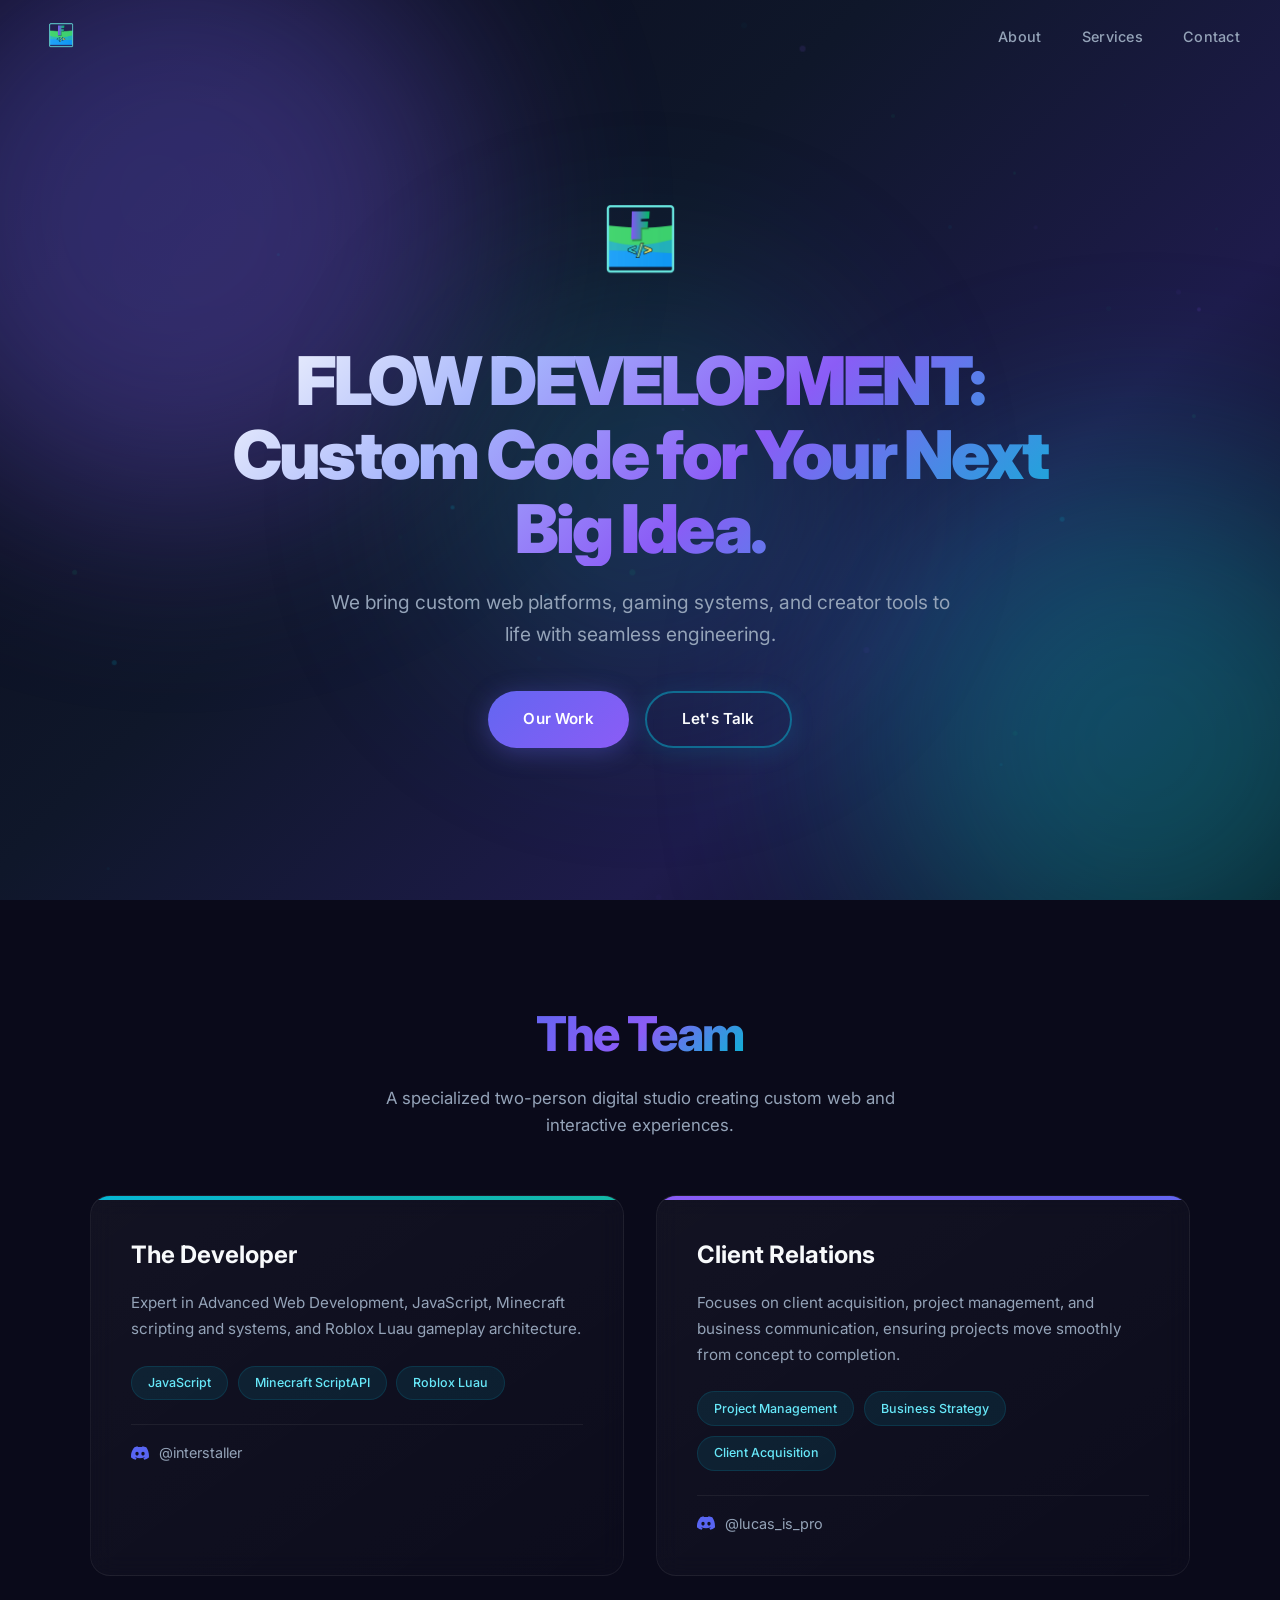
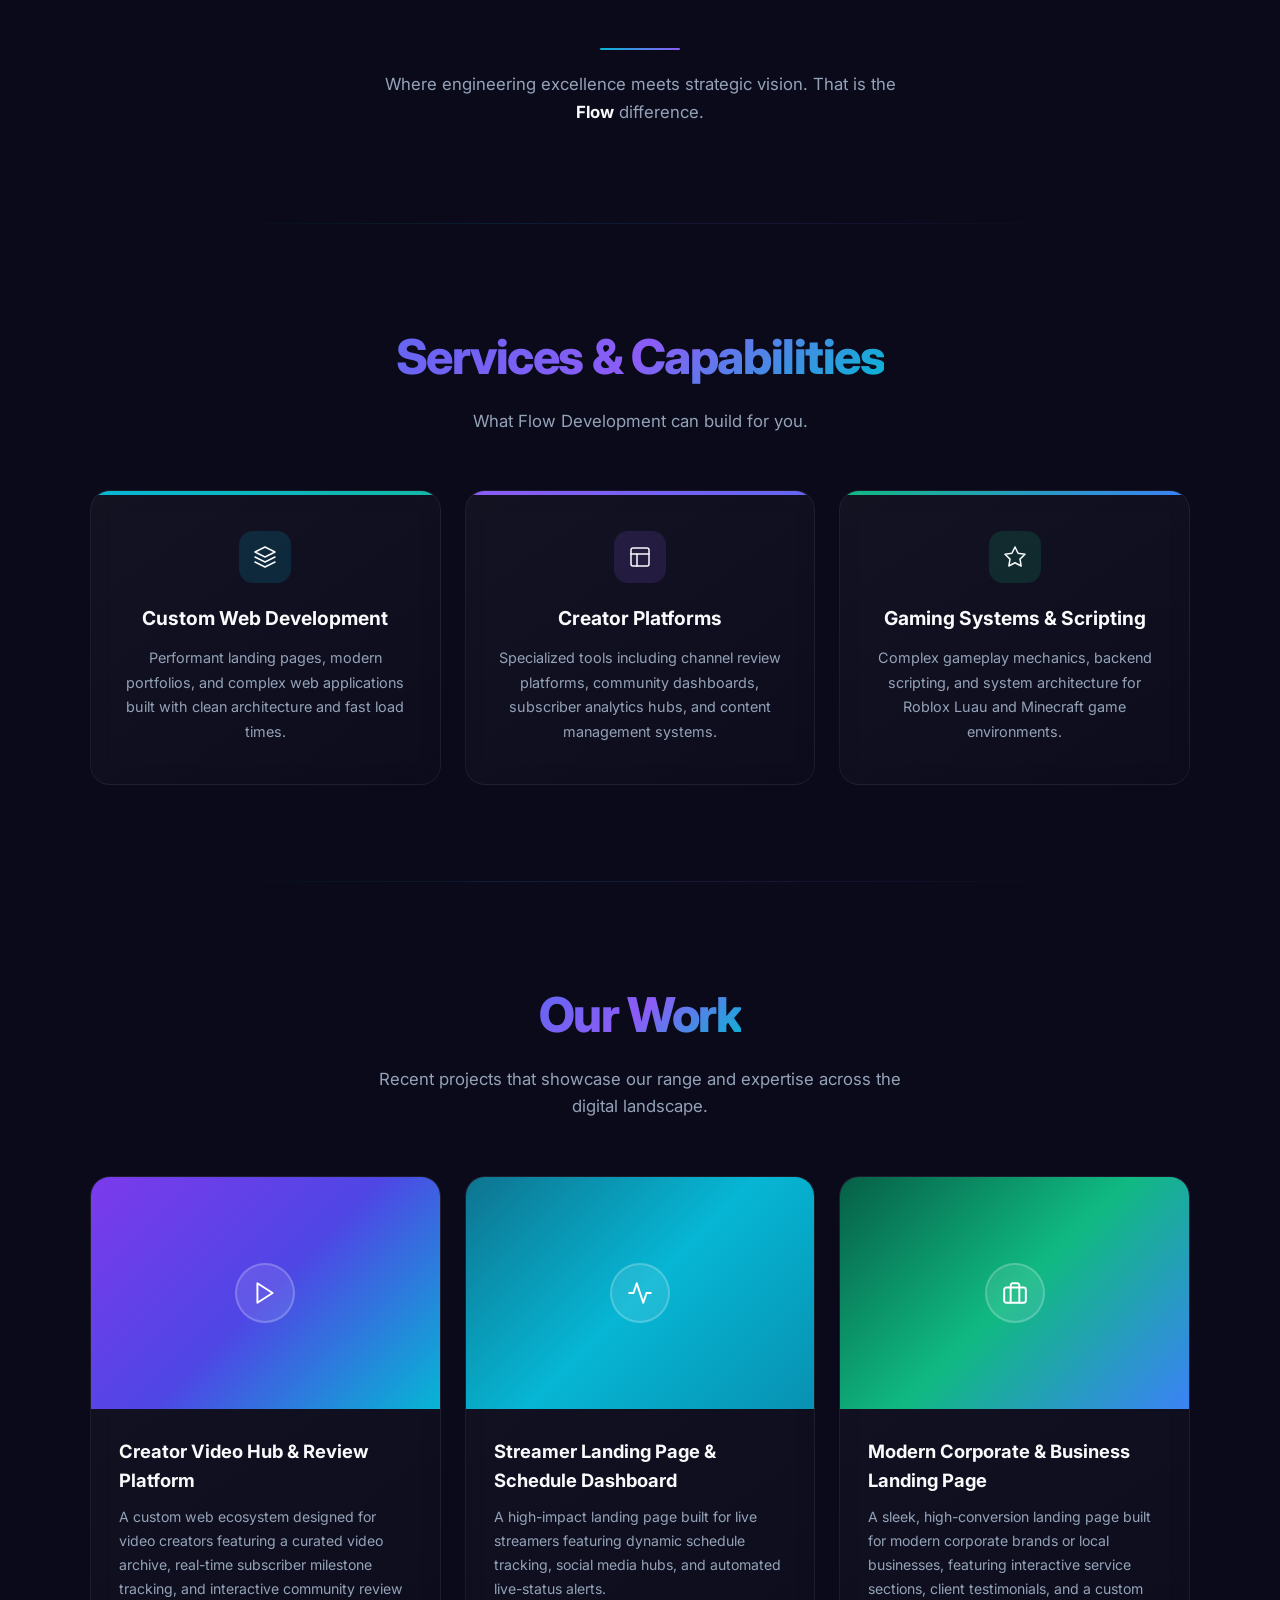
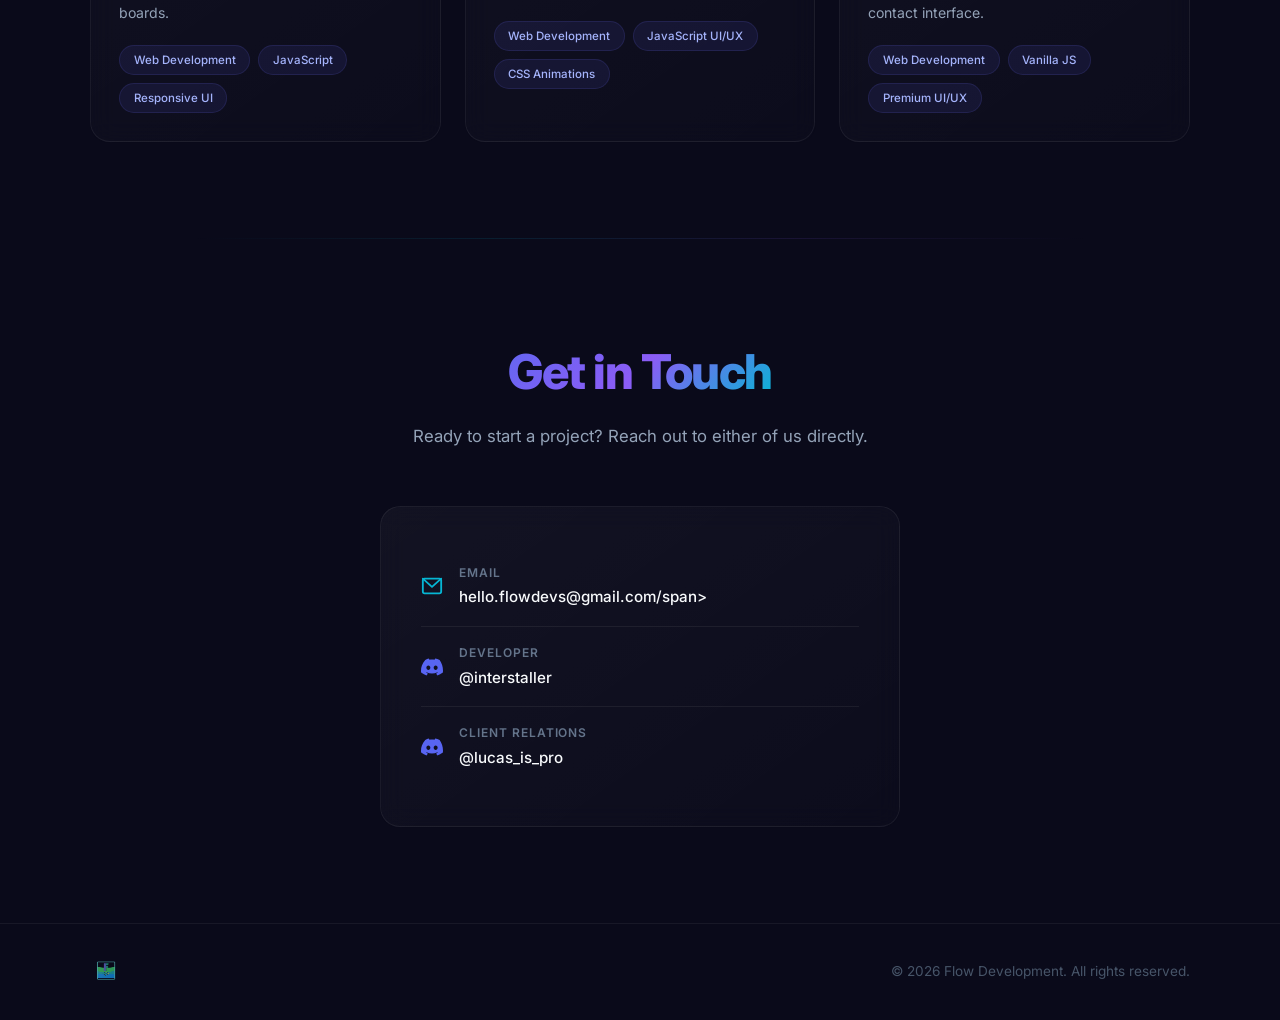
==== index.html @ fc9a83eb "orignal commit" ====
<!DOCTYPE html>
<html lang="en">
<head>
<meta charset="UTF-8">
<meta name="viewport" content="width=device-width, initial-scale=1.0">
<title>Flow Development</title>
<link rel="preconnect" href="https://fonts.googleapis.com">
<link rel="preconnect" href="https://fonts.gstatic.com" crossorigin>
<link href="https://fonts.googleapis.com/css2?family=Inter:wght@300;400;500;600;700;800;900&display=swap" rel="stylesheet">
<link rel="icon" href="logo.png" type="image/png">
<link rel="stylesheet" href="style.css">
</head>
<body>

<div class="progress-bar" id="progressBar"></div>

<header id="header">
<div class="header-inner">
<a href="#top" class="logo-link"><img src="logo.png" alt="Flow Development"></a>
<nav>
<a href="#about">About</a>
<a href="#services">Services</a>
<a href="#contact">Contact</a>
</nav>
</div>
</header>

<section id="hero">
<div class="wave-bg">
<div class="blob blob-1"></div>
<div class="blob blob-2"></div>
<div class="blob blob-3"></div>
<div class="cursor-glow"></div>
<div class="hero-particles"></div>
</div>
<div class="hero-content">
<img src="logo.png" alt="Flow Development" class="hero-logo">
<h1>FLOW DEVELOPMENT: Custom Code for Your Next Big Idea.</h1>
<p class="hero-sub">We bring custom web platforms, gaming systems, and creator tools to life with seamless engineering.</p>
<div class="hero-buttons">
<a href="#our-work" class="btn btn-primary">Our Work</a>
<a href="#contact" class="btn btn-secondary">Let's Talk</a>
</div>
</div>
</section>

<section id="about" class="section">
<div class="section-container">
<h2 class="section-title"><span class="gradient-text">The Team</span></h2>
<p class="section-subtitle">A specialized two-person digital studio creating custom web and interactive experiences.</p>
<div class="team-grid">
<div class="team-card reveal">
<div class="card-accent cyan"></div>
<h3>The Developer</h3>
<p>Expert in Advanced Web Development, JavaScript, Minecraft scripting and systems, and Roblox Luau gameplay architecture.</p>
<div class="skills">
<span class="skill-tag">JavaScript</span>
<span class="skill-tag">Minecraft ScriptAPI</span>
<span class="skill-tag">Roblox Luau</span>
</div>
<div class="contact-line">
<svg class="icon-discord" viewBox="0 0 24 24" fill="currentColor">
<path d="M20.317 4.37a19.791 19.791 0 00-4.885-1.515.074.074 0 00-.079.037c-.21.375-.444.865-.608 1.25-1.844-.276-3.68-.276-5.487 0-.163-.393-.406-.874-.618-1.25a.077.077 0 00-.078-.037A19.736 19.736 0 004.66 4.37a.07.07 0 00-.032.028C.533 9.046-.32 13.58.099 18.057a.082.082 0 00.031.056c2.053 1.508 4.041 2.423 5.993 3.03a.078.078 0 00.084-.028c.462-.63.873-1.295 1.226-1.994a.076.076 0 00-.042-.106c-.652-.247-1.274-.55-1.872-.892a.077.077 0 01-.008-.128c.126-.094.252-.192.372-.291a.075.075 0 01.078-.01c3.928 1.793 8.18 1.793 12.061 0a.074.074 0 01.079.01c.12.099.246.198.373.292a.077.077 0 01-.007.127 12.299 12.299 0 01-1.873.891.076.076 0 00-.041.107c.36.698.772 1.363 1.225 1.993a.076.076 0 00.084.029c1.961-.607 3.95-1.522 6.002-3.03a.077.077 0 00.032-.055c.5-5.177-.838-9.674-3.549-13.66a.06.06 0 00-.031-.029zM8.02 15.33c-1.183 0-2.157-1.085-2.157-2.419 0-1.333.956-2.419 2.157-2.419 1.21 0 2.176 1.095 2.157 2.42 0 1.333-.956 2.418-2.157 2.418zm7.975 0c-1.183 0-2.157-1.085-2.157-2.419 0-1.333.955-2.419 2.157-2.419 1.21 0 2.176 1.095 2.157 2.42 0 1.333-.946 2.418-2.157 2.418z"></path>
</svg>
<span class="discord-copy" data-discord="@interstaller">@interstaller</span>
</div>
</div>
<div class="team-card reveal">
<div class="card-accent purple"></div>
<h3>Client Relations</h3>
<p>Focuses on client acquisition, project management, and business communication, ensuring projects move smoothly from concept to completion.</p>
<div class="skills">
<span class="skill-tag">Project Management</span>
<span class="skill-tag">Business Strategy</span>
<span class="skill-tag">Client Acquisition</span>
</div>
<div class="contact-line">
<svg class="icon-discord" viewBox="0 0 24 24" fill="currentColor">
<path d="M20.317 4.37a19.791 19.791 0 00-4.885-1.515.074.074 0 00-.079.037c-.21.375-.444.865-.608 1.25-1.844-.276-3.68-.276-5.487 0-.163-.393-.406-.874-.618-1.25a.077.077 0 00-.078-.037A19.736 19.736 0 004.66 4.37a.07.07 0 00-.032.028C.533 9.046-.32 13.58.099 18.057a.082.082 0 00.031.056c2.053 1.508 4.041 2.423 5.993 3.03a.078.078 0 00.084-.028c.462-.63.873-1.295 1.226-1.994a.076.076 0 00-.042-.106c-.652-.247-1.274-.55-1.872-.892a.077.077 0 01-.008-.128c.126-.094.252-.192.372-.291a.075.075 0 01.078-.01c3.928 1.793 8.18 1.793 12.061 0a.074.074 0 01.079.01c.12.099.246.198.373.292a.077.077 0 01-.007.127 12.299 12.299 0 01-1.873.891.076.076 0 00-.041.107c.36.698.772 1.363 1.225 1.993a.076.076 0 00.084.029c1.961-.607 3.95-1.522 6.002-3.03a.077.077 0 00.032-.055c.5-5.177-.838-9.674-3.549-13.66a.06.06 0 00-.031-.029zM8.02 15.33c-1.183 0-2.157-1.085-2.157-2.419 0-1.333.956-2.419 2.157-2.419 1.21 0 2.176 1.095 2.157 2.42 0 1.333-.956 2.418-2.157 2.418zm7.975 0c-1.183 0-2.157-1.085-2.157-2.419 0-1.333.955-2.419 2.157-2.419 1.21 0 2.176 1.095 2.157 2.42 0 1.333-.946 2.418-2.157 2.418z"></path>
</svg>
<span class="discord-copy" data-discord="@lucas_is_pro">@lucas_is_pro</span>
</div>
</div>
</div>
<div class="synergy reveal">
<div class="synergy-line"></div>
<p>Where engineering excellence meets strategic vision. That is the <strong>Flow</strong> difference.</p>
</div>
</div>
</section>

<section id="services" class="section">
<div class="section-container">
<h2 class="section-title"><span class="gradient-text">Services &amp; Capabilities</span></h2>
<p class="section-subtitle">What Flow Development can build for you.</p>
<div class="services-grid">
<div class="service-card reveal">
<div class="card-top-border cyan"></div>
<div class="card-icon-wrap cyan-bg">
<svg viewBox="0 0 24 24" fill="none" stroke="currentColor" stroke-width="1.5" stroke-linecap="round" stroke-linejoin="round">
<path d="M12 2L2 7l10 5 10-5-10-5z"></path>
<path d="M2 17l10 5 10-5"></path>
<path d="M2 12l10 5 10-5"></path>
</svg>
</div>
<h3>Custom Web Development</h3>
<p>Performant landing pages, modern portfolios, and complex web applications built with clean architecture and fast load times.</p>
</div>
<div class="service-card reveal">
<div class="card-top-border purple"></div>
<div class="card-icon-wrap purple-bg">
<svg viewBox="0 0 24 24" fill="none" stroke="currentColor" stroke-width="1.5" stroke-linecap="round" stroke-linejoin="round">
<rect x="3" y="3" width="18" height="18" rx="2" ry="2"></rect>
<line x1="3" y1="9" x2="21" y2="9"></line>
<line x1="9" y1="21" x2="9" y2="9"></line>
</svg>
</div>
<h3>Creator Platforms</h3>
<p>Specialized tools including channel review platforms, community dashboards, subscriber analytics hubs, and content management systems.</p>
</div>
<div class="service-card reveal">
<div class="card-top-border green"></div>
<div class="card-icon-wrap green-bg">
<svg viewBox="0 0 24 24" fill="none" stroke="currentColor" stroke-width="1.5" stroke-linecap="round" stroke-linejoin="round">
<polygon points="12 2 15.09 8.26 22 9.27 17 14.14 18.18 21.02 12 17.77 5.82 21.02 7 14.14 2 9.27 8.91 8.26 12 2"></polygon>
</svg>
</div>
<h3>Gaming Systems &amp; Scripting</h3>
<p>Complex gameplay mechanics, backend scripting, and system architecture for Roblox Luau and Minecraft game environments.</p>
</div>
</div>
</div>
</section>

<section id="our-work" class="section">
<div class="section-container">
<h2 class="section-title"><span class="gradient-text">Our Work</span></h2>
<p class="section-subtitle">Recent projects that showcase our range and expertise across the digital landscape.</p>
<div class="portfolio-grid">
<div class="portfolio-card reveal" data-project="0">
<div class="portfolio-image" style="background: linear-gradient(135deg, #7C3AED, #4F46E5, #06B6D4)">
<div class="portfolio-icon-wrap">
<svg viewBox="0 0 24 24" fill="none" stroke="currentColor" stroke-width="1.8" stroke-linecap="round" stroke-linejoin="round">
<polygon points="5 3 19 12 5 21 5 3"></polygon>
</svg>
</div>
<div class="portfolio-overlay">
<span>View Project</span>
</div>
</div>
<div class="portfolio-info">
<h3>Creator Video Hub &amp; Review Platform</h3>
<p>A custom web ecosystem designed for video creators featuring a curated video archive, real-time subscriber milestone tracking, and interactive community review boards.</p>
<div class="portfolio-tags">
<span>Web Development</span>
<span>JavaScript</span>
<span>Responsive UI</span>
</div>
</div>
</div>
<div class="portfolio-card reveal" data-project="1">
<div class="portfolio-image" style="background: linear-gradient(135deg, #0E7490, #06B6D4, #0891B2)">
<div class="portfolio-icon-wrap">
<svg viewBox="0 0 24 24" fill="none" stroke="currentColor" stroke-width="1.8" stroke-linecap="round" stroke-linejoin="round">
<path d="M22 12h-4l-3 9L9 3l-3 9H2"></path>
</svg>
</div>
<div class="portfolio-overlay">
<span>View Project</span>
</div>
</div>
<div class="portfolio-info">
<h3>Streamer Landing Page &amp; Schedule Dashboard</h3>
<p>A high-impact landing page built for live streamers featuring dynamic schedule tracking, social media hubs, and automated live-status alerts.</p>
<div class="portfolio-tags">
<span>Web Development</span>
<span>JavaScript UI/UX</span>
<span>CSS Animations</span>
</div>
</div>
</div>
<div class="portfolio-card reveal" data-project="2">
<div class="portfolio-image" style="background: linear-gradient(135deg, #065F46, #10B981, #3B82F6)">
<div class="portfolio-icon-wrap">
<svg viewBox="0 0 24 24" fill="none" stroke="currentColor" stroke-width="1.8" stroke-linecap="round" stroke-linejoin="round">
<rect x="2" y="7" width="20" height="14" rx="2" ry="2"></rect>
<path d="M16 21V5a2 2 0 00-2-2h-4a2 2 0 00-2 2v16"></path>
</svg>
</div>
<div class="portfolio-overlay">
<span>View Project</span>
</div>
</div>
<div class="portfolio-info">
<h3>Modern Corporate &amp; Business Landing Page</h3>
<p>A sleek, high-conversion landing page built for modern corporate brands or local businesses, featuring interactive service sections, client testimonials, and a custom contact interface.</p>
<div class="portfolio-tags">
<span>Web Development</span>
<span>Vanilla JS</span>
<span>Premium UI/UX</span>
</div>
</div>
</div>
</div>
</div>
</section>

<section id="contact" class="section">
<div class="section-container">
<h2 class="section-title"><span class="gradient-text">Get in Touch</span></h2>
<p class="section-subtitle">Ready to start a project? Reach out to either of us directly.</p>
<div class="contact-card reveal">
<div class="contact-item">
<svg class="contact-icon" viewBox="0 0 24 24" fill="none" stroke="currentColor" stroke-width="2" stroke-linecap="round" stroke-linejoin="round">
<rect x="2" y="4" width="20" height="16" rx="2"></rect>
<path d="M22 4L12 13 2 4"></path>
</svg>
<div>
<span class="contact-label">Email</span>
<span class="contact-value">hello.flowdevs@gmail.com/span>
</div>
</div>
<div class="contact-item">
<svg class="contact-icon" viewBox="0 0 24 24" fill="currentColor">
<path d="M20.317 4.37a19.791 19.791 0 00-4.885-1.515.074.074 0 00-.079.037c-.21.375-.444.865-.608 1.25-1.844-.276-3.68-.276-5.487 0-.163-.393-.406-.874-.618-1.25a.077.077 0 00-.078-.037A19.736 19.736 0 004.66 4.37a.07.07 0 00-.032.028C.533 9.046-.32 13.58.099 18.057a.082.082 0 00.031.056c2.053 1.508 4.041 2.423 5.993 3.03a.078.078 0 00.084-.028c.462-.63.873-1.295 1.226-1.994a.076.076 0 00-.042-.106c-.652-.247-1.274-.55-1.872-.892a.077.077 0 01-.008-.128c.126-.094.252-.192.372-.291a.075.075 0 01.078-.01c3.928 1.793 8.18 1.793 12.061 0a.074.074 0 01.079.01c.12.099.246.198.373.292a.077.077 0 01-.007.127 12.299 12.299 0 01-1.873.891.076.076 0 00-.041.107c.36.698.772 1.363 1.225 1.993a.076.076 0 00.084.029c1.961-.607 3.95-1.522 6.002-3.03a.077.077 0 00.032-.055c.5-5.177-.838-9.674-3.549-13.66a.06.06 0 00-.031-.029zM8.02 15.33c-1.183 0-2.157-1.085-2.157-2.419 0-1.333.956-2.419 2.157-2.419 1.21 0 2.176 1.095 2.157 2.42 0 1.333-.956 2.418-2.157 2.418zm7.975 0c-1.183 0-2.157-1.085-2.157-2.419 0-1.333.955-2.419 2.157-2.419 1.21 0 2.176 1.095 2.157 2.42 0 1.333-.946 2.418-2.157 2.418z"></path>
</svg>
<div>
<span class="contact-label">Developer</span>
<span class="contact-value discord-copy" data-discord="@interstaller">@interstaller</span>
</div>
</div>
<div class="contact-item">
<svg class="contact-icon" viewBox="0 0 24 24" fill="currentColor">
<path d="M20.317 4.37a19.791 19.791 0 00-4.885-1.515.074.074 0 00-.079.037c-.21.375-.444.865-.608 1.25-1.844-.276-3.68-.276-5.487 0-.163-.393-.406-.874-.618-1.25a.077.077 0 00-.078-.037A19.736 19.736 0 004.66 4.37a.07.07 0 00-.032.028C.533 9.046-.32 13.58.099 18.057a.082.082 0 00.031.056c2.053 1.508 4.041 2.423 5.993 3.03a.078.078 0 00.084-.028c.462-.63.873-1.295 1.226-1.994a.076.076 0 00-.042-.106c-.652-.247-1.274-.55-1.872-.892a.077.077 0 01-.008-.128c.126-.094.252-.192.372-.291a.075.075 0 01.078-.01c3.928 1.793 8.18 1.793 12.061 0a.074.074 0 01.079.01c.12.099.246.198.373.292a.077.077 0 01-.007.127 12.299 12.299 0 01-1.873.891.076.076 0 00-.041.107c.36.698.772 1.363 1.225 1.993a.076.076 0 00.084.029c1.961-.607 3.95-1.522 6.002-3.03a.077.077 0 00.032-.055c.5-5.177-.838-9.674-3.549-13.66a.06.06 0 00-.031-.029zM8.02 15.33c-1.183 0-2.157-1.085-2.157-2.419 0-1.333.956-2.419 2.157-2.419 1.21 0 2.176 1.095 2.157 2.42 0 1.333-.956 2.418-2.157 2.418zm7.975 0c-1.183 0-2.157-1.085-2.157-2.419 0-1.333.955-2.419 2.157-2.419 1.21 0 2.176 1.095 2.157 2.42 0 1.333-.946 2.418-2.157 2.418z"></path>
</svg>
<div>
<span class="contact-label">Client Relations</span>
<span class="contact-value discord-copy" data-discord="@lucas_is_pro">@lucas_is_pro</span>
</div>
</div>
</div>
</div>
</section>

<div class="modal-overlay" id="modal">
<div class="modal">
<button class="modal-close" id="modalClose">
<svg viewBox="0 0 24 24" fill="none" stroke="currentColor" stroke-width="2.5" stroke-linecap="round" stroke-linejoin="round">
<path d="M18 6L6 18"></path>
<path d="M6 6l12 12"></path>
</svg>
</button>
<div class="modal-image" id="modalImage">
<div class="modal-img-icon" id="modalIcon"></div>
</div>
<div class="modal-body">
<h3 id="modalTitle"></h3>
<p id="modalDesc"></p>
<div class="modal-tags" id="modalTags"></div>
<a href="#" id="modalLink" class="btn btn-primary" target="_blank" rel="noopener">View Demo</a>
</div>
</div>
</div>

<a href="#top" class="back-to-top" id="backToTop" aria-label="Back to top">
<svg viewBox="0 0 24 24" fill="none" stroke="currentColor" stroke-width="2.5" stroke-linecap="round" stroke-linejoin="round">
<path d="M18 15L12 9 6 15"></path>
</svg>
</a>

<footer>
<div class="footer-inner">
<a href="#top" class="footer-logo-link"><img src="logo.png" alt="Flow Development" class="footer-logo"></a>
<p>&copy; 2026 Flow Development. All rights reserved.</p>
</div>
</footer>

<script src="script.js"></script>
</body>
</html>
---- style.css ----
*, *::before, *::after {
margin: 0;
padding: 0;
box-sizing: border-box;
}

html {
scroll-behavior: smooth;
}

body {
font-family: 'Inter', -apple-system, BlinkMacSystemFont, sans-serif;
background: #0A0A1A;
color: #F8FAFC;
overflow-x: hidden;
line-height: 1.6;
-webkit-font-smoothing: antialiased;
-moz-osx-font-smoothing: grayscale;
}

a {
text-decoration: none;
color: inherit;
}

.progress-bar {
position: fixed;
top: 0;
left: 0;
height: 3px;
background: linear-gradient(90deg, #6366F1, #8B5CF6, #06B6D4, #14B8A6);
z-index: 1001;
width: 0%;
transition: width 0.1s linear;
}

img {
max-width: 100%;
display: block;
}

header {
position: fixed;
top: 0;
left: 0;
right: 0;
z-index: 1000;
padding: 1rem 2rem;
transition: all 0.4s ease;
background: transparent;
}

header.scrolled {
background: rgba(10, 10, 26, 0.88);
backdrop-filter: blur(16px);
-webkit-backdrop-filter: blur(16px);
border-bottom: 1px solid rgba(6, 182, 212, 0.08);
}

.header-inner {
max-width: 1200px;
margin: 0 auto;
display: flex;
align-items: center;
justify-content: space-between;
}

.logo-link img {
height: 42px;
width: auto;
transition: transform 0.3s ease;
}

.logo-link:hover img {
transform: scale(1.05);
}

nav {
display: flex;
gap: 2.5rem;
}

nav a {
font-size: 0.9rem;
font-weight: 500;
color: #94A3B8;
position: relative;
padding: 0.25rem 0;
transition: color 0.3s ease;
letter-spacing: 0.02em;
}

nav a::after {
content: '';
position: absolute;
bottom: 0;
left: 0;
width: 0;
height: 2px;
background: linear-gradient(135deg, #06B6D4, #8B5CF6);
transition: width 0.35s ease;
border-radius: 2px;
}

nav a:hover {
color: #F8FAFC;
}

nav a:hover::after {
width: 100%;
}

#hero {
position: relative;
min-height: 100vh;
display: flex;
align-items: center;
justify-content: center;
overflow: hidden;
padding: 6rem 2rem 4rem;
cursor: default;
}

.wave-bg {
position: absolute;
inset: 0;
overflow: hidden;
background: linear-gradient(135deg, #0A0A1A 0%, #0F172A 40%, #1E1B4B 70%, #0A0A1A 100%);
}

.blob {
position: absolute;
border-radius: 50%;
filter: blur(100px);
opacity: 0.35;
will-change: transform;
}

.blob-1 {
width: 600px;
height: 600px;
background: linear-gradient(135deg, #6366F1, #8B5CF6);
top: -15%;
left: -10%;
}

.blob-2 {
width: 500px;
height: 500px;
background: linear-gradient(135deg, #06B6D4, #14B8A6);
bottom: -10%;
right: -5%;
}

.blob-3 {
width: 400px;
height: 400px;
background: linear-gradient(135deg, #10B981, #3B82F6);
top: 50%;
left: 50%;
opacity: 0.2;
}

.cursor-glow {
position: absolute;
width: 500px;
height: 500px;
border-radius: 50%;
background: radial-gradient(circle, rgba(6, 182, 212, 0.08) 0%, rgba(99, 102, 241, 0.04) 40%, transparent 70%);
pointer-events: none;
z-index: 1;
transform: translate(-50%, -50%);
opacity: 0;
transition: opacity 0.4s ease;
}

#hero:hover .cursor-glow {
opacity: 1;
}

.hero-particles {
position: absolute;
inset: 0;
pointer-events: none;
z-index: 0;
overflow: hidden;
}

.hero-particle {
position: absolute;
width: 4px;
height: 4px;
background: rgba(6, 182, 212, 0.5);
border-radius: 50%;
pointer-events: none;
will-change: transform;
}

.hero-particle:nth-child(odd) {
background: rgba(139, 92, 246, 0.4);
width: 3px;
height: 3px;
}

.hero-particle:nth-child(3n) {
background: rgba(16, 185, 129, 0.3);
width: 5px;
height: 5px;
}

.hero-content {
position: relative;
z-index: 2;
text-align: center;
max-width: 820px;
will-change: transform;
transition: transform 0.1s ease-out;
}

.hero-logo {
height: 120px;
width: auto;
margin: 0 auto 2.5rem;
animation: heroLogoFade 1s ease forwards;
}

@keyframes heroLogoFade {
0% { opacity: 0; transform: scale(0.85); }
100% { opacity: 1; transform: scale(1); }
}

#hero h1 {
font-size: clamp(2.2rem, 6vw, 4.2rem);
font-weight: 900;
line-height: 1.1;
margin-bottom: 1.25rem;
letter-spacing: -0.04em;
background: linear-gradient(135deg, #F8FAFC 0%, #A5B4FC 30%, #8B5CF6 60%, #06B6D4 100%);
-webkit-background-clip: text;
-webkit-text-fill-color: transparent;
background-clip: text;
background-size: 100% 100%;
animation: heroTextFade 1s ease 0.2s forwards;
opacity: 0;
transition: background-size 0.6s ease;
}

#hero:hover h1 {
background-size: 200% 200%;
animation: heroTextFade 1s ease 0.2s forwards, gradientShimmer 3s ease infinite;
}

@keyframes gradientShimmer {
0% { background-position: 0% 50%; }
50% { background-position: 100% 50%; }
100% { background-position: 0% 50%; }
}

@keyframes heroTextFade {
0% { opacity: 0; transform: translateY(20px); }
100% { opacity: 1; transform: translateY(0); }
}

.hero-sub {
font-size: clamp(1rem, 2vw, 1.2rem);
color: #94A3B8;
font-weight: 400;
max-width: 640px;
margin: 0 auto 2.5rem;
line-height: 1.7;
animation: heroTextFade 1s ease 0.4s forwards;
opacity: 0;
}

.hero-buttons {
display: flex;
gap: 1rem;
justify-content: center;
flex-wrap: wrap;
animation: heroTextFade 1s ease 0.6s forwards;
opacity: 0;
}

.btn {
display: inline-flex;
align-items: center;
padding: 0.9rem 2.2rem;
border-radius: 50px;
font-size: 0.95rem;
font-weight: 600;
transition: all 0.35s ease;
cursor: pointer;
border: none;
letter-spacing: 0.01em;
}

.btn-primary {
background: linear-gradient(135deg, #6366F1, #8B5CF6);
color: #fff;
box-shadow: 0 4px 24px rgba(99, 102, 241, 0.35);
}

.btn-primary:hover {
transform: translateY(-3px) scale(1.03);
box-shadow: 0 8px 40px rgba(99, 102, 241, 0.5);
}

.btn-secondary {
background: transparent;
color: #F8FAFC;
border: 2px solid rgba(6, 182, 212, 0.5);
box-shadow: 0 4px 24px rgba(6, 182, 212, 0.15);
}

.btn-secondary:hover {
transform: translateY(-3px) scale(1.03);
border-color: #06B6D4;
box-shadow: 0 8px 40px rgba(6, 182, 212, 0.3);
background: rgba(6, 182, 212, 0.08);
}

.section {
padding: 6rem 2rem;
position: relative;
}

.section::before {
content: '';
position: absolute;
top: 0;
left: 15%;
right: 15%;
height: 1px;
background: linear-gradient(90deg, transparent, rgba(6, 182, 212, 0.12), rgba(139, 92, 246, 0.12), transparent);
pointer-events: none;
}

#hero + .section::before {
display: none;
}

.section-container {
max-width: 1100px;
margin: 0 auto;
}

.section-title {
font-size: clamp(1.8rem, 4vw, 3rem);
font-weight: 800;
text-align: center;
margin-bottom: 0.75rem;
letter-spacing: -0.03em;
}

.gradient-text {
background: linear-gradient(135deg, #6366F1, #8B5CF6, #06B6D4);
-webkit-background-clip: text;
-webkit-text-fill-color: transparent;
background-clip: text;
}

.section-subtitle {
text-align: center;
color: #94A3B8;
font-size: 1.05rem;
max-width: 560px;
margin: 0 auto 3.5rem;
font-weight: 400;
}

.team-grid {
display: grid;
grid-template-columns: 1fr 1fr;
gap: 2rem;
margin-bottom: 3rem;
}

.team-card {
background: linear-gradient(145deg, rgba(255,255,255,0.04), rgba(255,255,255,0.01));
backdrop-filter: blur(12px);
-webkit-backdrop-filter: blur(12px);
border: 1px solid rgba(255,255,255,0.06);
border-radius: 20px;
padding: 2.5rem;
position: relative;
overflow: hidden;
transition: all 0.45s ease;
}

.team-card:hover {
transform: translateY(-8px);
border-color: rgba(6, 182, 212, 0.2);
box-shadow: 0 20px 60px rgba(0,0,0,0.3);
}

.card-accent {
position: absolute;
top: 0;
left: 0;
right: 0;
height: 4px;
}

.card-accent.cyan { background: linear-gradient(90deg, #06B6D4, #14B8A6); }
.card-accent.purple { background: linear-gradient(90deg, #8B5CF6, #6366F1); }

.team-card h3 {
font-size: 1.5rem;
font-weight: 700;
margin-bottom: 1rem;
color: #F8FAFC;
}

.team-card p {
color: #94A3B8;
font-size: 0.95rem;
line-height: 1.7;
margin-bottom: 1.5rem;
}

.skills {
display: flex;
flex-wrap: wrap;
gap: 0.6rem;
margin-bottom: 1.5rem;
}

.skill-tag {
padding: 0.4rem 1rem;
border-radius: 50px;
font-size: 0.78rem;
font-weight: 500;
background: rgba(6, 182, 212, 0.1);
color: #67E8F9;
border: 1px solid rgba(6, 182, 212, 0.15);
transition: all 0.35s ease;
}

.skill-tag:hover {
transform: scale(1.08);
background: rgba(6, 182, 212, 0.2);
box-shadow: 0 0 20px rgba(6, 182, 212, 0.25);
border-color: rgba(6, 182, 212, 0.4);
}

.contact-line {
display: flex;
align-items: center;
gap: 0.6rem;
color: #94A3B8;
font-size: 0.9rem;
padding-top: 1rem;
border-top: 1px solid rgba(255,255,255,0.06);
}

.icon-discord {
width: 18px;
height: 18px;
color: #5865F2;
flex-shrink: 0;
}

.discord-copy {
cursor: pointer;
position: relative;
transition: color 0.3s ease;
}

.discord-copy:hover {
color: #06B6D4;
}

.discord-copy::after {
content: 'Click to copy';
position: absolute;
bottom: calc(100% + 8px);
left: 50%;
transform: translateX(-50%);
font-size: 0.7rem;
color: #F8FAFC;
background: rgba(10, 10, 26, 0.9);
padding: 0.3rem 0.6rem;
border-radius: 6px;
white-space: nowrap;
opacity: 0;
pointer-events: none;
transition: opacity 0.25s ease;
border: 1px solid rgba(255,255,255,0.1);
}

.discord-copy:hover::after {
opacity: 1;
}

.discord-copy.copied::after {
content: 'Copied!';
opacity: 1;
background: rgba(16, 185, 129, 0.2);
border-color: rgba(16, 185, 129, 0.3);
color: #10B981;
}

.synergy {
text-align: center;
max-width: 520px;
margin: 0 auto;
position: relative;
padding-top: 1.5rem;
}

.synergy-line {
width: 80px;
height: 2px;
background: linear-gradient(90deg, #06B6D4, #8B5CF6);
margin: 0 auto 1.25rem;
border-radius: 2px;
}

.synergy p {
color: #94A3B8;
font-size: 1.05rem;
line-height: 1.7;
}

.synergy strong {
color: #F8FAFC;
}

.services-grid {
display: grid;
grid-template-columns: 1fr 1fr 1fr;
gap: 1.5rem;
}

.service-card {
background: linear-gradient(145deg, rgba(255,255,255,0.04), rgba(255,255,255,0.01));
backdrop-filter: blur(12px);
-webkit-backdrop-filter: blur(12px);
border: 1px solid rgba(255,255,255,0.06);
border-radius: 20px;
padding: 2.5rem 2rem;
position: relative;
overflow: hidden;
transition: all 0.45s ease;
text-align: center;
}

.service-card:hover {
transform: translateY(-8px);
box-shadow: 0 20px 60px rgba(0,0,0,0.3);
}

.card-top-border {
position: absolute;
top: 0;
left: 0;
right: 0;
height: 4px;
}

.card-top-border.cyan { background: linear-gradient(90deg, #06B6D4, #14B8A6); }
.card-top-border.purple { background: linear-gradient(90deg, #8B5CF6, #6366F1); }
.card-top-border.green { background: linear-gradient(90deg, #10B981, #3B82F6); }

.service-card:hover .card-top-border.cyan { box-shadow: 0 0 30px rgba(6, 182, 212, 0.4); }
.service-card:hover .card-top-border.purple { box-shadow: 0 0 30px rgba(139, 92, 246, 0.4); }
.service-card:hover .card-top-border.green { box-shadow: 0 0 30px rgba(16, 185, 129, 0.4); }

.card-icon-wrap {
width: 52px;
height: 52px;
border-radius: 14px;
display: flex;
align-items: center;
justify-content: center;
margin: 0 auto 1.25rem;
transition: all 0.4s ease;
}

.card-icon-wrap svg {
width: 24px;
height: 24px;
color: #F8FAFC;
}

.cyan-bg { background: rgba(6, 182, 212, 0.15); }
.purple-bg { background: rgba(139, 92, 246, 0.15); }
.green-bg { background: rgba(16, 185, 129, 0.15); }

.service-card:hover .card-icon-wrap { transform: scale(1.12) rotate(-3deg); }
.service-card:hover .cyan-bg { background: rgba(6, 182, 212, 0.25); box-shadow: 0 0 30px rgba(6, 182, 212, 0.2); }
.service-card:hover .purple-bg { background: rgba(139, 92, 246, 0.25); box-shadow: 0 0 30px rgba(139, 92, 246, 0.2); }
.service-card:hover .green-bg { background: rgba(16, 185, 129, 0.25); box-shadow: 0 0 30px rgba(16, 185, 129, 0.2); }

.service-card h3 {
font-size: 1.2rem;
font-weight: 700;
margin-bottom: 0.75rem;
color: #F8FAFC;
}

.service-card p {
color: #94A3B8;
font-size: 0.9rem;
line-height: 1.7;
}

.portfolio-grid {
display: grid;
grid-template-columns: 1fr 1fr 1fr;
gap: 1.5rem;
}

.portfolio-card {
background: linear-gradient(145deg, rgba(255,255,255,0.04), rgba(255,255,255,0.01));
backdrop-filter: blur(12px);
-webkit-backdrop-filter: blur(12px);
border: 1px solid rgba(255,255,255,0.06);
border-radius: 20px;
overflow: hidden;
transition: all 0.45s ease;
cursor: pointer;
}

.portfolio-card:hover {
transform: translateY(-8px);
border-color: rgba(6, 182, 212, 0.2);
box-shadow: 0 20px 60px rgba(0,0,0,0.35);
}

.portfolio-image {
position: relative;
overflow: hidden;
aspect-ratio: 3 / 2;
display: flex;
align-items: center;
justify-content: center;
}

.portfolio-icon-wrap {
width: 60px;
height: 60px;
border-radius: 50%;
background: rgba(255,255,255,0.1);
border: 2px solid rgba(255,255,255,0.2);
display: flex;
align-items: center;
justify-content: center;
z-index: 1;
pointer-events: none;
transition: all 0.4s ease;
}

.portfolio-icon-wrap svg {
width: 26px;
height: 26px;
color: #fff;
}

.portfolio-card:hover .portfolio-icon-wrap {
opacity: 0;
transform: scale(0.7);
}

.portfolio-overlay {
position: absolute;
inset: 0;
background: linear-gradient(135deg, rgba(99, 102, 241, 0.85), rgba(6, 182, 212, 0.85));
display: flex;
align-items: center;
justify-content: center;
opacity: 0;
transition: opacity 0.4s ease;
}

.portfolio-card:hover .portfolio-overlay {
opacity: 1;
}

.portfolio-overlay span {
color: #fff;
font-weight: 700;
font-size: 0.95rem;
letter-spacing: 0.05em;
padding: 0.7rem 1.8rem;
border: 2px solid rgba(255,255,255,0.5);
border-radius: 50px;
transition: all 0.3s ease;
}

.portfolio-card:hover .portfolio-overlay span {
transform: scale(1.05);
background: rgba(255,255,255,0.1);
}

.portfolio-info {
padding: 1.75rem;
}

.portfolio-info h3 {
font-size: 1.15rem;
font-weight: 700;
margin-bottom: 0.6rem;
color: #F8FAFC;
}

.portfolio-info p {
color: #94A3B8;
font-size: 0.88rem;
line-height: 1.7;
margin-bottom: 1.25rem;
}

.portfolio-tags {
display: flex;
flex-wrap: wrap;
gap: 0.5rem;
}

.portfolio-tags span {
padding: 0.3rem 0.85rem;
border-radius: 50px;
font-size: 0.72rem;
font-weight: 500;
background: rgba(99, 102, 241, 0.1);
color: #A5B4FC;
border: 1px solid rgba(99, 102, 241, 0.15);
transition: all 0.35s ease;
}

.portfolio-tags span:hover {
transform: scale(1.06);
background: rgba(99, 102, 241, 0.2);
}

.contact-card {
max-width: 520px;
margin: 0 auto;
background: linear-gradient(145deg, rgba(255,255,255,0.04), rgba(255,255,255,0.01));
backdrop-filter: blur(12px);
-webkit-backdrop-filter: blur(12px);
border: 1px solid rgba(255,255,255,0.06);
border-radius: 20px;
padding: 2.5rem;
}

.contact-item {
display: flex;
align-items: center;
gap: 1rem;
padding: 1rem 0;
}

.contact-item + .contact-item {
border-top: 1px solid rgba(255,255,255,0.06);
}

.contact-icon {
width: 22px;
height: 22px;
color: #5865F2;
flex-shrink: 0;
}

.contact-item:first-child .contact-icon {
color: #06B6D4;
}

.contact-label {
display: block;
font-size: 0.75rem;
font-weight: 600;
color: #64748B;
text-transform: uppercase;
letter-spacing: 0.08em;
margin-bottom: 0.15rem;
}

.contact-value {
color: #F8FAFC;
font-size: 0.95rem;
font-weight: 500;
transition: color 0.3s ease;
}

.modal-overlay {
position: fixed;
inset: 0;
z-index: 2000;
background: rgba(0, 0, 0, 0.75);
backdrop-filter: blur(8px);
-webkit-backdrop-filter: blur(8px);
display: flex;
align-items: center;
justify-content: center;
padding: 2rem;
opacity: 0;
pointer-events: none;
transition: opacity 0.4s ease;
}

.modal-overlay.active {
opacity: 1;
pointer-events: all;
}

.modal {
background: #0F172A;
border: 1px solid rgba(255,255,255,0.08);
border-radius: 20px;
max-width: 640px;
width: 100%;
max-height: 90vh;
overflow-y: auto;
position: relative;
transform: scale(0.9) translateY(20px);
transition: transform 0.4s ease;
}

.modal-overlay.active .modal {
transform: scale(1) translateY(0);
}

.modal-close {
position: absolute;
top: 1rem;
right: 1rem;
width: 36px;
height: 36px;
border-radius: 50%;
background: rgba(255,255,255,0.08);
border: 1px solid rgba(255,255,255,0.1);
color: #94A3B8;
cursor: pointer;
display: flex;
align-items: center;
justify-content: center;
transition: all 0.3s ease;
z-index: 10;
}

.modal-close svg {
width: 18px;
height: 18px;
}

.modal-close:hover {
background: rgba(255,255,255,0.15);
color: #F8FAFC;
transform: rotate(90deg);
}

.modal-image {
aspect-ratio: 16 / 9;
overflow: hidden;
border-radius: 20px 20px 0 0;
display: flex;
align-items: center;
justify-content: center;
position: relative;
}

.modal-img-icon {
width: 72px;
height: 72px;
border-radius: 50%;
background: rgba(255,255,255,0.12);
border: 2px solid rgba(255,255,255,0.25);
display: flex;
align-items: center;
justify-content: center;
}

.modal-img-icon svg {
width: 32px;
height: 32px;
color: #fff;
}

.modal-body {
padding: 2rem;
}

.modal-body h3 {
font-size: 1.5rem;
font-weight: 700;
margin-bottom: 0.75rem;
color: #F8FAFC;
}

.modal-body p {
color: #94A3B8;
font-size: 0.95rem;
line-height: 1.7;
margin-bottom: 1.25rem;
}

.modal-tags {
display: flex;
flex-wrap: wrap;
gap: 0.5rem;
margin-bottom: 1.5rem;
}

.modal-tags span {
padding: 0.35rem 0.9rem;
border-radius: 50px;
font-size: 0.78rem;
font-weight: 500;
background: rgba(99, 102, 241, 0.1);
color: #A5B4FC;
border: 1px solid rgba(99, 102, 241, 0.15);
}

.modal-body .btn {
margin-top: 0.5rem;
}

footer {
border-top: 1px solid rgba(255,255,255,0.06);
padding: 2rem;
}

.footer-inner {
max-width: 1100px;
margin: 0 auto;
display: flex;
align-items: center;
justify-content: space-between;
}

.footer-logo-link img {
height: 32px;
width: auto;
opacity: 0.7;
transition: opacity 0.3s ease;
}

.footer-logo-link:hover img {
opacity: 1;
}

footer p {
color: #475569;
font-size: 0.85rem;
}

.back-to-top {
position: fixed;
bottom: 2rem;
right: 2rem;
width: 44px;
height: 44px;
border-radius: 50%;
background: rgba(6, 182, 212, 0.12);
border: 1px solid rgba(6, 182, 212, 0.2);
display: flex;
align-items: center;
justify-content: center;
color: #06B6D4;
opacity: 0;
visibility: hidden;
transform: translateY(12px);
transition: all 0.4s ease;
z-index: 100;
backdrop-filter: blur(8px);
-webkit-backdrop-filter: blur(8px);
}

.back-to-top.visible {
opacity: 1;
visibility: visible;
transform: translateY(0);
}

.back-to-top svg {
width: 20px;
height: 20px;
}

.back-to-top:hover {
background: rgba(6, 182, 212, 0.25);
border-color: rgba(6, 182, 212, 0.4);
transform: translateY(-4px) scale(1.05);
box-shadow: 0 12px 32px rgba(6, 182, 212, 0.25);
}

.reveal {
opacity: 0;
transform: translateY(40px);
transition: opacity 0.8s ease, transform 0.8s ease;
}

.reveal.visible {
opacity: 1;
transform: translateY(0);
}

.team-card:nth-child(1) { transition-delay: 0ms; }
.team-card:nth-child(2) { transition-delay: 150ms; }

.service-card:nth-child(1) { transition-delay: 0ms; }
.service-card:nth-child(2) { transition-delay: 150ms; }
.service-card:nth-child(3) { transition-delay: 300ms; }

.portfolio-card:nth-child(1) { transition-delay: 0ms; }
.portfolio-card:nth-child(2) { transition-delay: 150ms; }
.portfolio-card:nth-child(3) { transition-delay: 300ms; }

@media (max-width: 1024px) {
.services-grid, .portfolio-grid {
grid-template-columns: 1fr 1fr;
}
}

@media (max-width: 768px) {
header {
padding: 0.75rem 1.25rem;
}

.logo-link img {
height: 34px;
}

nav {
gap: 1.5rem;
}

nav a {
font-size: 0.82rem;
}

#hero {
padding: 5rem 1.25rem 3rem;
}

.hero-logo {
height: 80px;
margin-bottom: 1.75rem;
}

.hero-buttons {
flex-direction: column;
align-items: center;
}

.btn {
width: 100%;
max-width: 280px;
justify-content: center;
}

.section {
padding: 4rem 1.25rem;
}

.section-subtitle {
margin-bottom: 2.5rem;
}

.team-grid {
grid-template-columns: 1fr;
gap: 1.25rem;
}

.team-card {
padding: 2rem 1.5rem;
}

.services-grid, .portfolio-grid {
grid-template-columns: 1fr;
}

.portfolio-card {
max-width: 480px;
margin: 0 auto;
}

.contact-card {
padding: 1.5rem;
}

.modal-body {
padding: 1.5rem;
}

.footer-inner {
flex-direction: column;
gap: 1rem;
text-align: center;
}

.back-to-top {
bottom: 1rem;
right: 1rem;
width: 40px;
height: 40px;
}
}

@media (max-width: 480px) {
.hero-logo {
height: 64px;
}

.team-card h3 {
font-size: 1.25rem;
}
}

::selection {
background: rgba(99, 102, 241, 0.35);
color: #F8FAFC;
}

::-webkit-scrollbar {
width: 8px;
}

::-webkit-scrollbar-track {
background: #0A0A1A;
}

::-webkit-scrollbar-thumb {
background: rgba(6, 182, 212, 0.25);
border-radius: 4px;
}

::-webkit-scrollbar-thumb:hover {
background: rgba(6, 182, 212, 0.4);
}
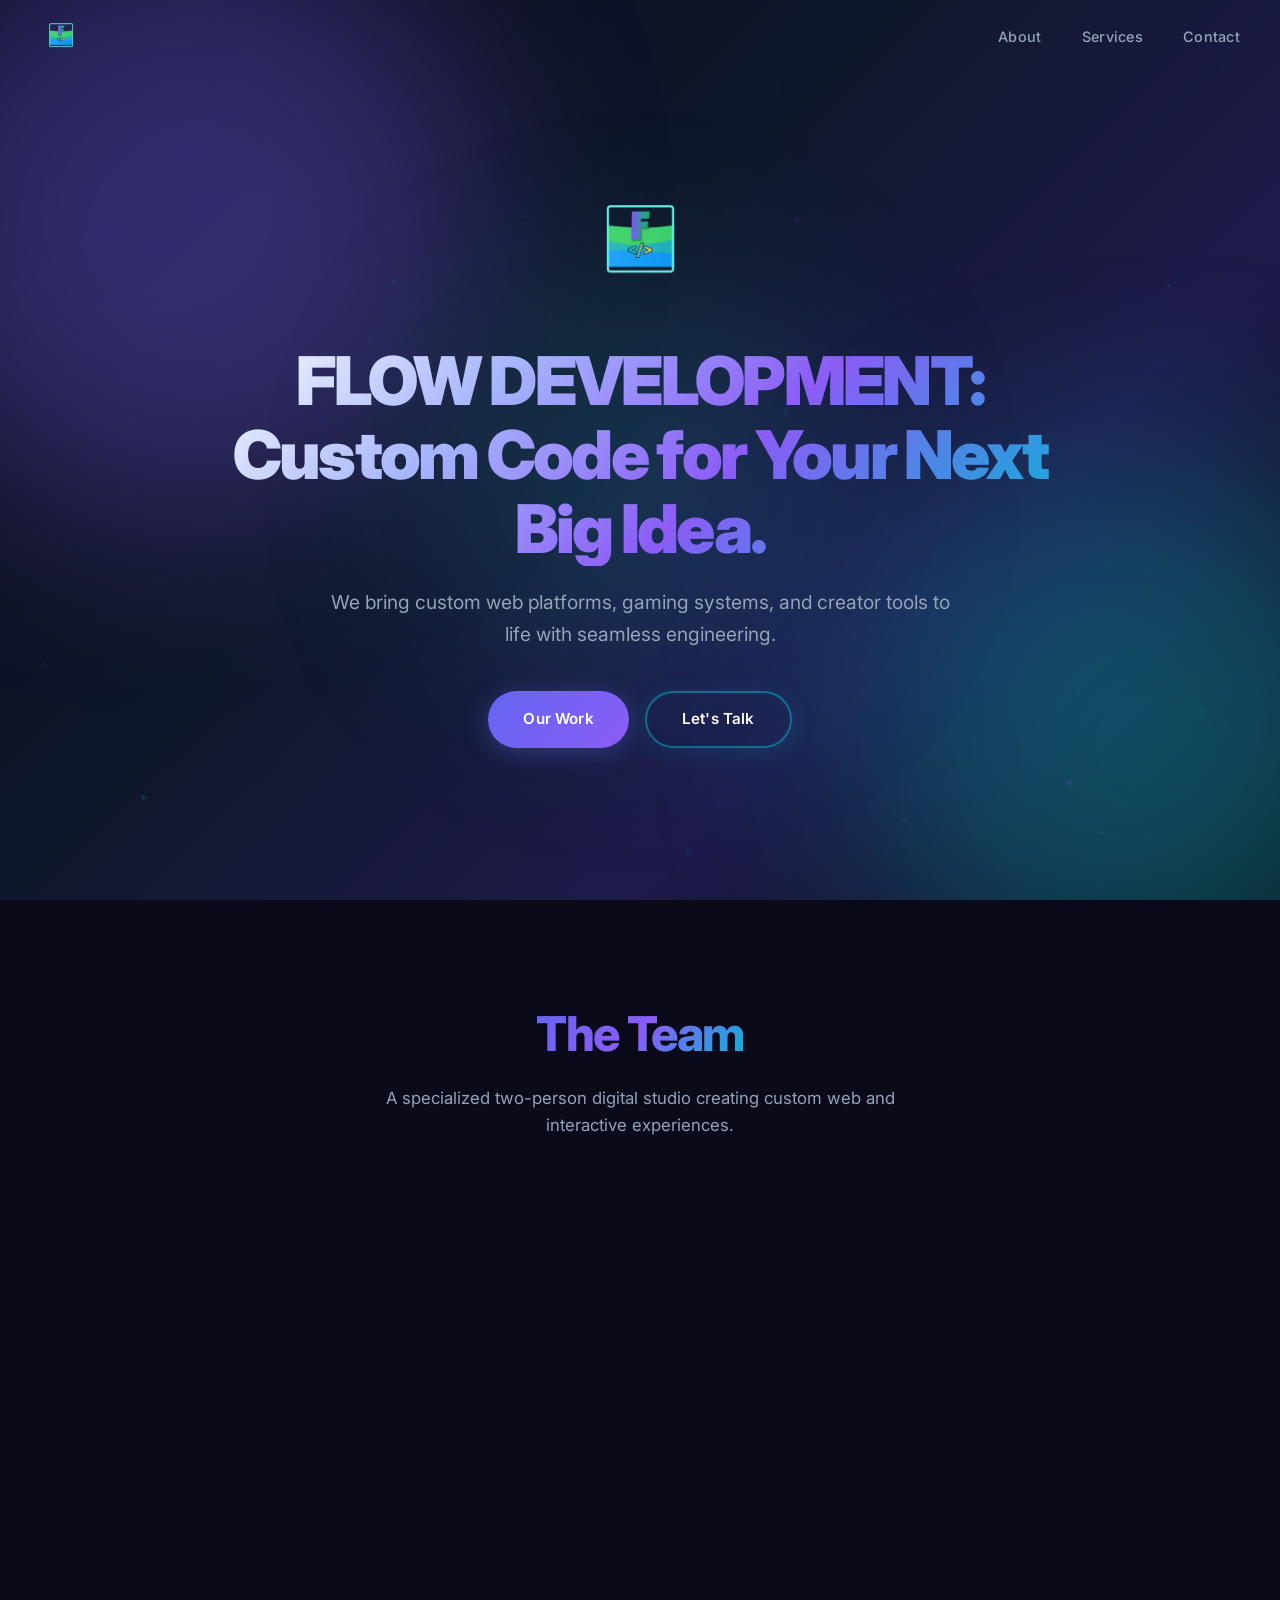
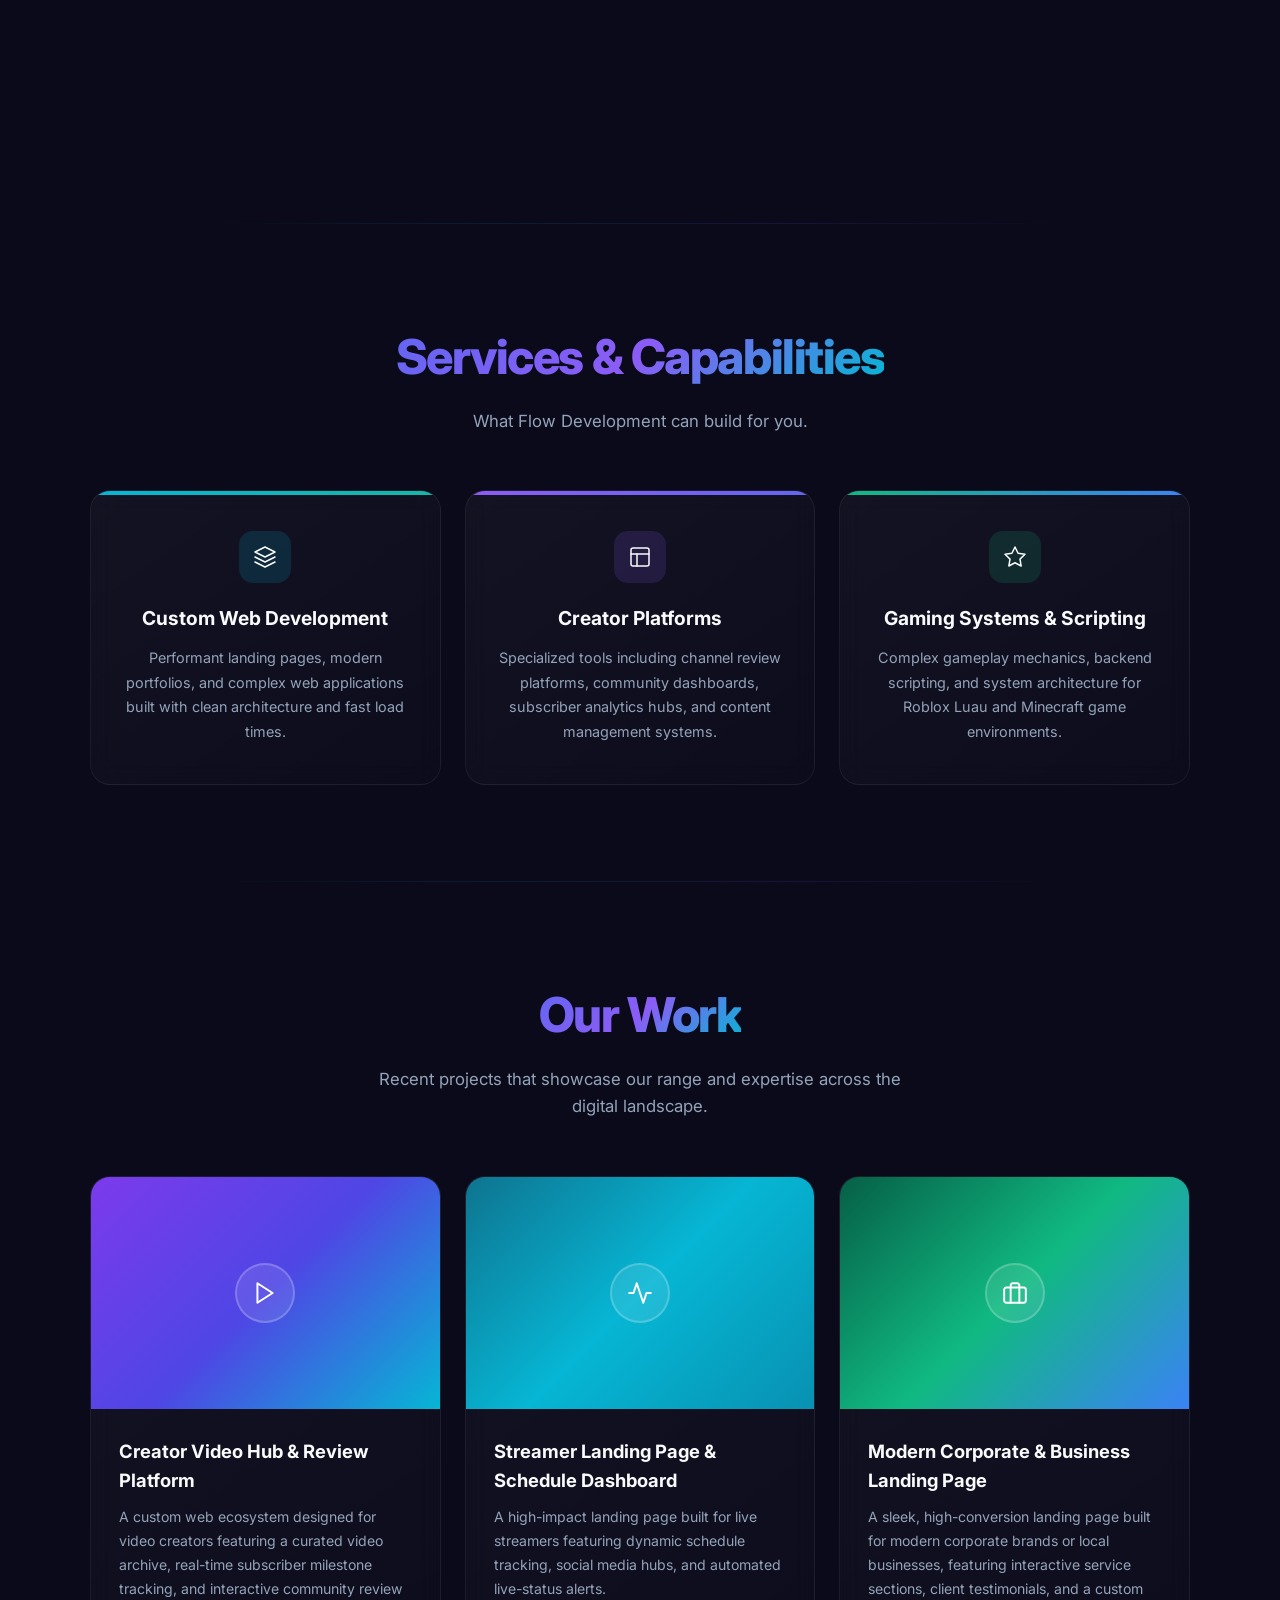
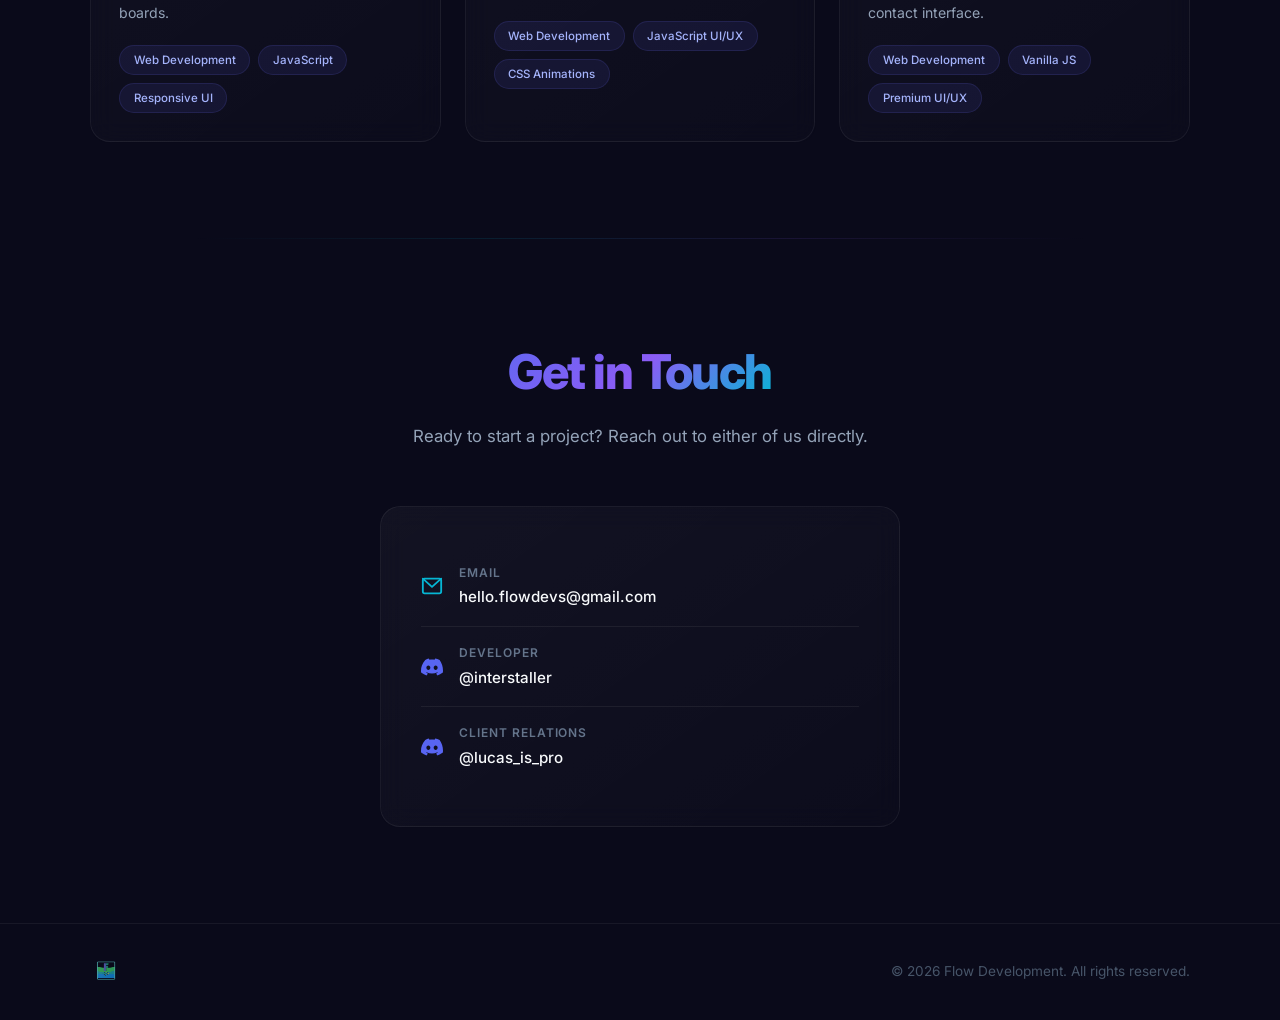
==== commit 1add9c77: "Update index.html" ====
--- a/index.html
+++ b/index.html
@@ -217,7 +217,7 @@
 </svg>
 <div>
 <span class="contact-label">Email</span>
-<span class="contact-value">hello.flowdevs@gmail.com/span>
+<span class="contact-value">hello.flowdevs@gmail.com</span>
 </div>
 </div>
 <div class="contact-item">
@@ -277,4 +277,4 @@
 
 <script src="script.js"></script>
 </body>
-</html>+</html>
